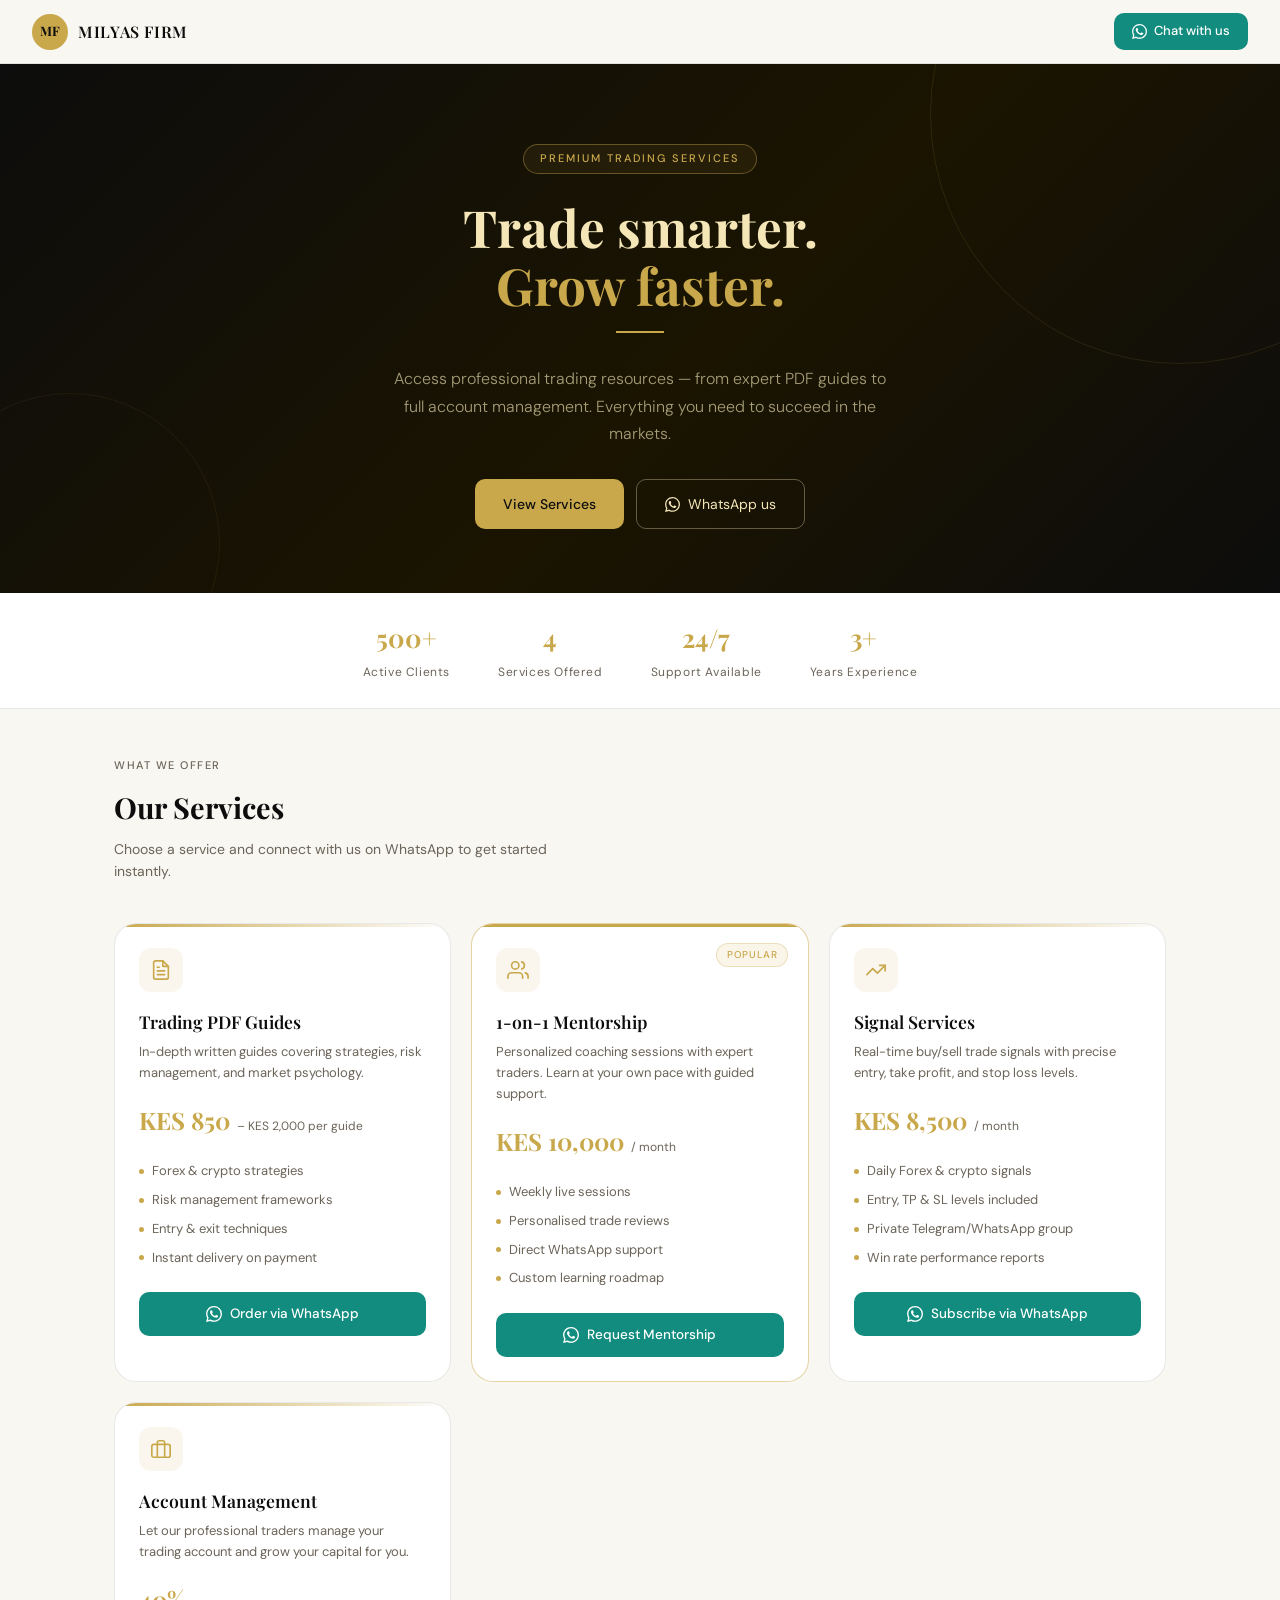
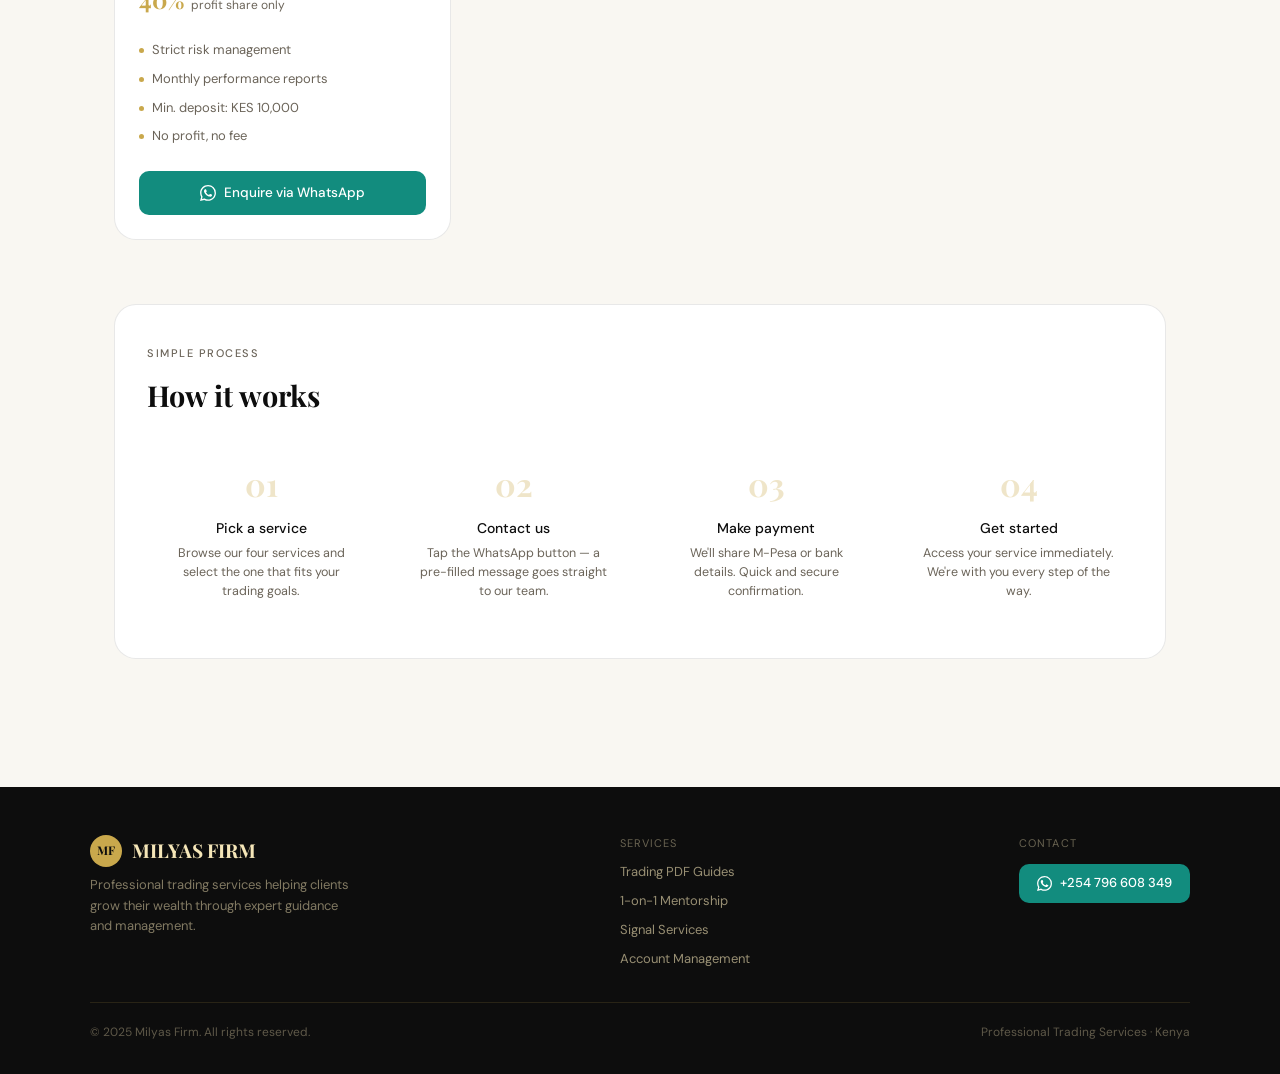
==== index.html @ f6a047e4 "Add files via upload" ====
<!DOCTYPE html>
<html lang="en">
<head>
  <meta charset="UTF-8" />
  <meta name="viewport" content="width=device-width, initial-scale=1.0" />
  <title>Milyas Firm — Premium Trading Services</title>
  <link rel="preconnect" href="https://fonts.googleapis.com" />
  <link rel="preconnect" href="https://fonts.gstatic.com" crossorigin />
  <link href="https://fonts.googleapis.com/css2?family=Playfair+Display:wght@400;600;700&family=DM+Sans:ital,wght@0,300;0,400;0,500;1,300&display=swap" rel="stylesheet" />
  <style>
    *, *::before, *::after { box-sizing: border-box; margin: 0; padding: 0; }

    :root {
      --gold: #C9A84C;
      --gold-light: #F0D080;
      --gold-dim: rgba(201,168,76,0.15);
      --dark: #0D0D0D;
      --dark2: #1a1400;
      --cream: #F5E6B8;
      --cream-dim: rgba(245,230,184,0.65);
      --white: #ffffff;
      --surface: #F9F7F2;
      --card-border: rgba(0,0,0,0.09);
      --text-main: #1a1a1a;
      --text-muted: #6b6459;
      --wa-green: #128C7E;
      --wa-dark: #075E54;
      --radius-md: 10px;
      --radius-lg: 16px;
      --radius-xl: 22px;
    }

    html { scroll-behavior: smooth; }

    body {
      font-family: 'DM Sans', sans-serif;
      background: var(--surface);
      color: var(--text-main);
      min-height: 100vh;
      line-height: 1.6;
    }

    /* ── NAV ── */
    nav {
      position: sticky; top: 0; z-index: 100;
      background: rgba(249,247,242,0.92);
      backdrop-filter: blur(12px);
      border-bottom: 0.5px solid var(--card-border);
      padding: 0 2rem;
      display: flex; align-items: center; justify-content: space-between;
      height: 64px;
    }
    .nav-brand { display: flex; align-items: center; gap: 10px; text-decoration: none; }
    .nav-badge {
      width: 36px; height: 36px; border-radius: 50%;
      background: var(--gold);
      display: flex; align-items: center; justify-content: center;
      font-family: 'Playfair Display', serif; font-weight: 700;
      font-size: 13px; color: var(--dark);
    }
    .nav-name {
      font-family: 'Playfair Display', serif; font-weight: 600;
      font-size: 1rem; color: var(--dark); letter-spacing: 0.04em;
    }
    .nav-cta {
      display: flex; align-items: center; gap: 7px;
      padding: 8px 18px;
      background: var(--wa-green); color: #fff;
      border: none; border-radius: var(--radius-md);
      font-family: 'DM Sans', sans-serif; font-size: 13px; font-weight: 500;
      cursor: pointer; text-decoration: none;
      transition: background 0.2s;
    }
    .nav-cta:hover { background: var(--wa-dark); }
    .nav-cta svg { width: 15px; height: 15px; flex-shrink: 0; }

    /* ── HERO ── */
    .hero {
      background: linear-gradient(135deg, #0D0D0D 0%, #1a1400 55%, #0D0D0D 100%);
      padding: 5rem 2rem 4rem;
      text-align: center;
      position: relative; overflow: hidden;
    }
    .hero::before {
      content: ''; position: absolute;
      width: 500px; height: 500px; border-radius: 50%;
      border: 1px solid rgba(201,168,76,0.12);
      top: -200px; right: -150px; pointer-events: none;
    }
    .hero::after {
      content: ''; position: absolute;
      width: 300px; height: 300px; border-radius: 50%;
      border: 1px solid rgba(201,168,76,0.08);
      bottom: -100px; left: -80px; pointer-events: none;
    }
    .hero-inner { position: relative; z-index: 1; max-width: 680px; margin: 0 auto; }
    .hero-eyebrow {
      display: inline-block;
      font-size: 11px; font-weight: 500; letter-spacing: 0.18em; text-transform: uppercase;
      color: var(--gold); border: 0.5px solid rgba(201,168,76,0.4);
      padding: 5px 16px; border-radius: 20px;
      background: rgba(201,168,76,0.08); margin-bottom: 1.5rem;
    }
    .hero-title {
      font-family: 'Playfair Display', serif;
      font-size: clamp(2.2rem, 5vw, 3.2rem);
      font-weight: 700; color: var(--cream); line-height: 1.15;
      margin-bottom: 1rem;
    }
    .hero-title span { color: var(--gold); }
    .hero-sub {
      font-size: 1rem; color: var(--cream-dim); font-weight: 300;
      max-width: 500px; margin: 0 auto 2rem; line-height: 1.7;
    }
    .hero-gold-line {
      width: 48px; height: 2px; background: var(--gold);
      margin: 0 auto 2rem;
    }
    .hero-btns { display: flex; gap: 12px; justify-content: center; flex-wrap: wrap; }
    .btn-primary {
      display: flex; align-items: center; gap: 8px;
      padding: 13px 28px;
      background: var(--gold); color: var(--dark);
      border: none; border-radius: var(--radius-md);
      font-family: 'DM Sans', sans-serif; font-size: 14px; font-weight: 500;
      cursor: pointer; text-decoration: none;
      transition: background 0.2s, transform 0.15s;
    }
    .btn-primary:hover { background: var(--gold-light); transform: translateY(-1px); }
    .btn-outline {
      display: flex; align-items: center; gap: 8px;
      padding: 13px 28px;
      background: transparent; color: var(--cream);
      border: 0.5px solid rgba(245,230,184,0.35); border-radius: var(--radius-md);
      font-family: 'DM Sans', sans-serif; font-size: 14px; font-weight: 400;
      cursor: pointer; text-decoration: none;
      transition: border-color 0.2s, background 0.2s;
    }
    .btn-outline:hover { border-color: var(--gold); background: rgba(201,168,76,0.08); }

    /* ── STATS ── */
    .stats-bar {
      background: var(--white);
      border-bottom: 0.5px solid var(--card-border);
      padding: 1.5rem 2rem;
      display: flex; justify-content: center; gap: 3rem; flex-wrap: wrap;
    }
    .stat { text-align: center; }
    .stat-num {
      font-family: 'Playfair Display', serif;
      font-size: 1.6rem; font-weight: 700; color: var(--gold);
      display: block;
    }
    .stat-label { font-size: 12px; color: var(--text-muted); letter-spacing: 0.05em; }

    /* ── MAIN CONTENT ── */
    main { max-width: 1100px; margin: 0 auto; padding: 3rem 1.5rem 4rem; }

    .section-label {
      font-size: 11px; font-weight: 500; letter-spacing: 0.14em; text-transform: uppercase;
      color: var(--text-muted); margin-bottom: 0.6rem;
    }
    .section-title {
      font-family: 'Playfair Display', serif;
      font-size: 1.8rem; font-weight: 700; color: var(--dark);
      margin-bottom: 0.5rem;
    }
    .section-desc { font-size: 14px; color: var(--text-muted); margin-bottom: 2.5rem; max-width: 480px; }

    /* ── CARDS GRID ── */
    .cards-grid {
      display: grid;
      grid-template-columns: repeat(auto-fit, minmax(260px, 1fr));
      gap: 1.25rem;
    }

    .card {
      background: var(--white);
      border: 0.5px solid var(--card-border);
      border-radius: var(--radius-xl);
      padding: 1.5rem;
      position: relative; overflow: hidden;
      transition: border-color 0.25s, transform 0.2s, box-shadow 0.2s;
    }
    .card:hover {
      border-color: var(--gold);
      transform: translateY(-3px);
      box-shadow: 0 12px 40px rgba(201,168,76,0.1);
    }
    .card.featured { border: 1.5px solid rgba(201,168,76,0.5); }
    .card-accent {
      position: absolute; top: 0; left: 0;
      width: 100%; height: 3px;
      background: linear-gradient(90deg, var(--gold), transparent);
    }
    .card.featured .card-accent { background: var(--gold); }

    .popular-badge {
      position: absolute; top: 1.2rem; right: 1.2rem;
      background: rgba(201,168,76,0.12); color: var(--gold);
      font-size: 10px; font-weight: 500; letter-spacing: 0.08em; text-transform: uppercase;
      padding: 3px 10px; border-radius: 20px;
      border: 0.5px solid rgba(201,168,76,0.3);
    }

    .card-icon {
      width: 44px; height: 44px; border-radius: 12px;
      background: rgba(201,168,76,0.1);
      display: flex; align-items: center; justify-content: center;
      margin-bottom: 1rem;
    }
    .card-icon svg { width: 22px; height: 22px; }

    .card-title {
      font-family: 'Playfair Display', serif;
      font-size: 1.1rem; font-weight: 600; color: var(--dark);
      margin-bottom: 6px;
    }
    .card-desc {
      font-size: 13px; color: var(--text-muted); line-height: 1.6;
      margin-bottom: 1.1rem;
    }

    .price-row { display: flex; align-items: baseline; gap: 7px; margin-bottom: 1.1rem; }
    .price {
      font-family: 'Playfair Display', serif;
      font-size: 1.5rem; font-weight: 700; color: var(--gold);
    }
    .price-note { font-size: 12px; color: var(--text-muted); }

    .features { list-style: none; margin-bottom: 1.25rem; }
    .features li {
      font-size: 13px; color: var(--text-muted);
      padding: 4px 0;
      display: flex; align-items: center; gap: 8px;
    }
    .features li::before {
      content: ''; width: 5px; height: 5px; border-radius: 50%;
      background: var(--gold); flex-shrink: 0;
    }

    .wa-btn {
      display: flex; align-items: center; justify-content: center; gap: 8px;
      width: 100%; padding: 11px;
      background: var(--wa-green); color: #fff;
      border: none; border-radius: var(--radius-md);
      font-family: 'DM Sans', sans-serif; font-size: 13.5px; font-weight: 500;
      cursor: pointer; text-decoration: none;
      transition: background 0.2s, transform 0.1s;
    }
    .wa-btn:hover { background: var(--wa-dark); }
    .wa-btn:active { transform: scale(0.98); }
    .wa-btn svg { width: 16px; height: 16px; flex-shrink: 0; }

    /* ── HOW IT WORKS ── */
    .how-section {
      margin-top: 4rem;
      background: var(--white);
      border: 0.5px solid var(--card-border);
      border-radius: var(--radius-xl);
      padding: 2.5rem 2rem;
    }
    .steps-grid {
      display: grid;
      grid-template-columns: repeat(auto-fit, minmax(180px, 1fr));
      gap: 1.5rem; margin-top: 1.5rem;
    }
    .step { text-align: center; padding: 1rem; }
    .step-num {
      font-family: 'Playfair Display', serif;
      font-size: 2rem; font-weight: 700; color: rgba(201,168,76,0.3);
      display: block; margin-bottom: 0.5rem;
    }
    .step-title { font-size: 14px; font-weight: 500; color: var(--dark); margin-bottom: 4px; }
    .step-desc { font-size: 12.5px; color: var(--text-muted); line-height: 1.55; }

    /* ── FOOTER ── */
    footer {
      background: var(--dark);
      color: var(--cream-dim);
      padding: 3rem 2rem 2rem;
      margin-top: 4rem;
    }
    .footer-inner {
      max-width: 1100px; margin: 0 auto;
      display: flex; justify-content: space-between; align-items: flex-start;
      flex-wrap: wrap; gap: 2rem;
    }
    .footer-brand-name {
      font-family: 'Playfair Display', serif;
      font-size: 1.2rem; font-weight: 700; color: var(--cream);
      display: flex; align-items: center; gap: 10px; margin-bottom: 8px;
    }
    .footer-brand-name .f-badge {
      width: 32px; height: 32px; border-radius: 50%; background: var(--gold);
      display: flex; align-items: center; justify-content: center;
      font-size: 12px; font-weight: 700; color: var(--dark);
      font-family: 'Playfair Display', serif;
    }
    .footer-tagline { font-size: 13px; color: rgba(245,230,184,0.5); max-width: 260px; line-height: 1.6; }
    .footer-links { display: flex; flex-direction: column; gap: 8px; }
    .footer-links a {
      font-size: 13px; color: rgba(245,230,184,0.6); text-decoration: none;
      transition: color 0.2s;
    }
    .footer-links a:hover { color: var(--gold); }
    .footer-contact { display: flex; flex-direction: column; gap: 10px; }
    .footer-contact a {
      display: flex; align-items: center; gap: 8px;
      padding: 9px 18px;
      background: var(--wa-green); color: #fff;
      border-radius: var(--radius-md);
      font-size: 13px; font-weight: 500; text-decoration: none;
      transition: background 0.2s;
    }
    .footer-contact a:hover { background: var(--wa-dark); }
    .footer-contact a svg { width: 15px; height: 15px; }
    .footer-bottom {
      max-width: 1100px; margin: 2rem auto 0;
      border-top: 0.5px solid rgba(201,168,76,0.15);
      padding-top: 1.25rem;
      display: flex; justify-content: space-between; align-items: center;
      flex-wrap: wrap; gap: 8px;
      font-size: 12px; color: rgba(245,230,184,0.35);
    }

    /* ── WA ICON PATH ── */
    .wa-icon { fill: white; }

    /* ── RESPONSIVE ── */
    @media (max-width: 600px) {
      nav { padding: 0 1rem; }
      .hero { padding: 3.5rem 1rem 3rem; }
      .stats-bar { gap: 1.5rem; padding: 1.25rem 1rem; }
      main { padding: 2rem 1rem 3rem; }
      .how-section { padding: 1.75rem 1.25rem; }
      footer { padding: 2.5rem 1rem 1.5rem; }
    }
  </style>
</head>
<body>

  <!-- NAV -->
  <nav>
    <a class="nav-brand" href="#">
      <div class="nav-badge">MF</div>
      <span class="nav-name">MILYAS FIRM</span>
    </a>
    <a class="nav-cta" href="https://wa.me/254796608349?text=Hi%20Milyas%20Firm%2C%20I%27d%20like%20to%20know%20more%20about%20your%20services" target="_blank" rel="noopener">
      <svg viewBox="0 0 24 24" fill="white"><path d="M17.472 14.382c-.297-.149-1.758-.867-2.03-.967-.273-.099-.471-.148-.67.15-.197.297-.767.966-.94 1.164-.173.199-.347.223-.644.075-.297-.15-1.255-.463-2.39-1.475-.883-.788-1.48-1.761-1.653-2.059-.173-.297-.018-.458.13-.606.134-.133.298-.347.446-.52.149-.174.198-.298.298-.497.099-.198.05-.371-.025-.52-.075-.149-.669-1.612-.916-2.207-.242-.579-.487-.5-.669-.51-.173-.008-.371-.01-.57-.01-.198 0-.52.074-.792.372-.272.297-1.04 1.016-1.04 2.479 0 1.462 1.065 2.875 1.213 3.074.149.198 2.096 3.2 5.077 4.487.709.306 1.262.489 1.694.625.712.227 1.36.195 1.871.118.571-.085 1.758-.719 2.006-1.413.248-.694.248-1.289.173-1.413-.074-.124-.272-.198-.57-.347m-5.421 7.403h-.004a9.87 9.87 0 01-5.031-1.378l-.361-.214-3.741.982.998-3.648-.235-.374a9.86 9.86 0 01-1.51-5.26c.001-5.45 4.436-9.884 9.888-9.884 2.64 0 5.122 1.03 6.988 2.898a9.825 9.825 0 012.893 6.994c-.003 5.45-4.437 9.884-9.885 9.884m8.413-18.297A11.815 11.815 0 0012.05 0C5.495 0 .16 5.335.157 11.892c0 2.096.547 4.142 1.588 5.945L.057 24l6.305-1.654a11.882 11.882 0 005.683 1.448h.005c6.554 0 11.89-5.335 11.893-11.893a11.821 11.821 0 00-3.48-8.413z"/></svg>
      Chat with us
    </a>
  </nav>

  <!-- HERO -->
  <section class="hero">
    <div class="hero-inner">
      <span class="hero-eyebrow">Premium Trading Services</span>
      <h1 class="hero-title">Trade smarter.<br><span>Grow faster.</span></h1>
      <div class="hero-gold-line"></div>
      <p class="hero-sub">Access professional trading resources — from expert PDF guides to full account management. Everything you need to succeed in the markets.</p>
      <div class="hero-btns">
        <a class="btn-primary" href="#services">View Services</a>
        <a class="btn-outline" href="https://wa.me/254796608349?text=Hi%20Milyas%20Firm%2C%20I%27d%20like%20to%20know%20more" target="_blank" rel="noopener">
          <svg width="15" height="15" viewBox="0 0 24 24" fill="currentColor"><path d="M17.472 14.382c-.297-.149-1.758-.867-2.03-.967-.273-.099-.471-.148-.67.15-.197.297-.767.966-.94 1.164-.173.199-.347.223-.644.075-.297-.15-1.255-.463-2.39-1.475-.883-.788-1.48-1.761-1.653-2.059-.173-.297-.018-.458.13-.606.134-.133.298-.347.446-.52.149-.174.198-.298.298-.497.099-.198.05-.371-.025-.52-.075-.149-.669-1.612-.916-2.207-.242-.579-.487-.5-.669-.51-.173-.008-.371-.01-.57-.01-.198 0-.52.074-.792.372-.272.297-1.04 1.016-1.04 2.479 0 1.462 1.065 2.875 1.213 3.074.149.198 2.096 3.2 5.077 4.487.709.306 1.262.489 1.694.625.712.227 1.36.195 1.871.118.571-.085 1.758-.719 2.006-1.413.248-.694.248-1.289.173-1.413-.074-.124-.272-.198-.57-.347m-5.421 7.403h-.004a9.87 9.87 0 01-5.031-1.378l-.361-.214-3.741.982.998-3.648-.235-.374a9.86 9.86 0 01-1.51-5.26c.001-5.45 4.436-9.884 9.888-9.884 2.64 0 5.122 1.03 6.988 2.898a9.825 9.825 0 012.893 6.994c-.003 5.45-4.437 9.884-9.885 9.884m8.413-18.297A11.815 11.815 0 0012.05 0C5.495 0 .16 5.335.157 11.892c0 2.096.547 4.142 1.588 5.945L.057 24l6.305-1.654a11.882 11.882 0 005.683 1.448h.005c6.554 0 11.89-5.335 11.893-11.893a11.821 11.821 0 00-3.48-8.413z"/></svg>
          WhatsApp us
        </a>
      </div>
    </div>
  </section>

  <!-- STATS -->
  <div class="stats-bar">
    <div class="stat"><span class="stat-num">500+</span><span class="stat-label">Active Clients</span></div>
    <div class="stat"><span class="stat-num">4</span><span class="stat-label">Services Offered</span></div>
    <div class="stat"><span class="stat-num">24/7</span><span class="stat-label">Support Available</span></div>
    <div class="stat"><span class="stat-num">3+</span><span class="stat-label">Years Experience</span></div>
  </div>

  <!-- SERVICES -->
  <main id="services">
    <div class="section-label">What we offer</div>
    <h2 class="section-title">Our Services</h2>
    <p class="section-desc">Choose a service and connect with us on WhatsApp to get started instantly.</p>

    <div class="cards-grid">

      <!-- PDF -->
      <div class="card">
        <div class="card-accent"></div>
        <div class="card-icon">
          <svg viewBox="0 0 24 24" fill="none" stroke="#C9A84C" stroke-width="1.8" stroke-linecap="round" stroke-linejoin="round">
            <path d="M14 2H6a2 2 0 0 0-2 2v16a2 2 0 0 0 2 2h12a2 2 0 0 0 2-2V8z"/>
            <polyline points="14 2 14 8 20 8"/>
            <line x1="16" y1="13" x2="8" y2="13"/>
            <line x1="16" y1="17" x2="8" y2="17"/>
            <polyline points="10 9 9 9 8 9"/>
          </svg>
        </div>
        <div class="card-title">Trading PDF Guides</div>
        <div class="card-desc">In-depth written guides covering strategies, risk management, and market psychology.</div>
        <div class="price-row">
          <span class="price">KES 850</span>
          <span class="price-note">– KES 2,000 per guide</span>
        </div>
        <ul class="features">
          <li>Forex &amp; crypto strategies</li>
          <li>Risk management frameworks</li>
          <li>Entry &amp; exit techniques</li>
          <li>Instant delivery on payment</li>
        </ul>
        <a class="wa-btn" href="https://wa.me/254796608349?text=Hi%20Milyas%20Firm%2C%20I%20want%20to%20purchase%20a%20Trading%20PDF%20Guide" target="_blank" rel="noopener">
          <svg viewBox="0 0 24 24"><path class="wa-icon" d="M17.472 14.382c-.297-.149-1.758-.867-2.03-.967-.273-.099-.471-.148-.67.15-.197.297-.767.966-.94 1.164-.173.199-.347.223-.644.075-.297-.15-1.255-.463-2.39-1.475-.883-.788-1.48-1.761-1.653-2.059-.173-.297-.018-.458.13-.606.134-.133.298-.347.446-.52.149-.174.198-.298.298-.497.099-.198.05-.371-.025-.52-.075-.149-.669-1.612-.916-2.207-.242-.579-.487-.5-.669-.51-.173-.008-.371-.01-.57-.01-.198 0-.52.074-.792.372-.272.297-1.04 1.016-1.04 2.479 0 1.462 1.065 2.875 1.213 3.074.149.198 2.096 3.2 5.077 4.487.709.306 1.262.489 1.694.625.712.227 1.36.195 1.871.118.571-.085 1.758-.719 2.006-1.413.248-.694.248-1.289.173-1.413-.074-.124-.272-.198-.57-.347m-5.421 7.403h-.004a9.87 9.87 0 01-5.031-1.378l-.361-.214-3.741.982.998-3.648-.235-.374a9.86 9.86 0 01-1.51-5.26c.001-5.45 4.436-9.884 9.888-9.884 2.64 0 5.122 1.03 6.988 2.898a9.825 9.825 0 012.893 6.994c-.003 5.45-4.437 9.884-9.885 9.884m8.413-18.297A11.815 11.815 0 0012.05 0C5.495 0 .16 5.335.157 11.892c0 2.096.547 4.142 1.588 5.945L.057 24l6.305-1.654a11.882 11.882 0 005.683 1.448h.005c6.554 0 11.89-5.335 11.893-11.893a11.821 11.821 0 00-3.48-8.413z"/></svg>
          Order via WhatsApp
        </a>
      </div>

      <!-- Mentorship -->
      <div class="card featured">
        <div class="card-accent"></div>
        <div class="popular-badge">Popular</div>
        <div class="card-icon">
          <svg viewBox="0 0 24 24" fill="none" stroke="#C9A84C" stroke-width="1.8" stroke-linecap="round" stroke-linejoin="round">
            <path d="M17 21v-2a4 4 0 0 0-4-4H5a4 4 0 0 0-4 4v2"/>
            <circle cx="9" cy="7" r="4"/>
            <path d="M23 21v-2a4 4 0 0 0-3-3.87"/>
            <path d="M16 3.13a4 4 0 0 1 0 7.75"/>
          </svg>
        </div>
        <div class="card-title">1-on-1 Mentorship</div>
        <div class="card-desc">Personalized coaching sessions with expert traders. Learn at your own pace with guided support.</div>
        <div class="price-row">
          <span class="price">KES 10,000</span>
          <span class="price-note">/ month</span>
        </div>
        <ul class="features">
          <li>Weekly live sessions</li>
          <li>Personalised trade reviews</li>
          <li>Direct WhatsApp support</li>
          <li>Custom learning roadmap</li>
        </ul>
        <a class="wa-btn" href="https://wa.me/254796608349?text=Hi%20Milyas%20Firm%2C%20I%20want%20to%20request%20Mentorship" target="_blank" rel="noopener">
          <svg viewBox="0 0 24 24"><path class="wa-icon" d="M17.472 14.382c-.297-.149-1.758-.867-2.03-.967-.273-.099-.471-.148-.67.15-.197.297-.767.966-.94 1.164-.173.199-.347.223-.644.075-.297-.15-1.255-.463-2.39-1.475-.883-.788-1.48-1.761-1.653-2.059-.173-.297-.018-.458.13-.606.134-.133.298-.347.446-.52.149-.174.198-.298.298-.497.099-.198.05-.371-.025-.52-.075-.149-.669-1.612-.916-2.207-.242-.579-.487-.5-.669-.51-.173-.008-.371-.01-.57-.01-.198 0-.52.074-.792.372-.272.297-1.04 1.016-1.04 2.479 0 1.462 1.065 2.875 1.213 3.074.149.198 2.096 3.2 5.077 4.487.709.306 1.262.489 1.694.625.712.227 1.36.195 1.871.118.571-.085 1.758-.719 2.006-1.413.248-.694.248-1.289.173-1.413-.074-.124-.272-.198-.57-.347m-5.421 7.403h-.004a9.87 9.87 0 01-5.031-1.378l-.361-.214-3.741.982.998-3.648-.235-.374a9.86 9.86 0 01-1.51-5.26c.001-5.45 4.436-9.884 9.888-9.884 2.64 0 5.122 1.03 6.988 2.898a9.825 9.825 0 012.893 6.994c-.003 5.45-4.437 9.884-9.885 9.884m8.413-18.297A11.815 11.815 0 0012.05 0C5.495 0 .16 5.335.157 11.892c0 2.096.547 4.142 1.588 5.945L.057 24l6.305-1.654a11.882 11.882 0 005.683 1.448h.005c6.554 0 11.89-5.335 11.893-11.893a11.821 11.821 0 00-3.48-8.413z"/></svg>
          Request Mentorship
        </a>
      </div>

      <!-- Signals -->
      <div class="card">
        <div class="card-accent"></div>
        <div class="card-icon">
          <svg viewBox="0 0 24 24" fill="none" stroke="#C9A84C" stroke-width="1.8" stroke-linecap="round" stroke-linejoin="round">
            <polyline points="22 7 13.5 15.5 8.5 10.5 2 17"/>
            <polyline points="16 7 22 7 22 13"/>
          </svg>
        </div>
        <div class="card-title">Signal Services</div>
        <div class="card-desc">Real-time buy/sell trade signals with precise entry, take profit, and stop loss levels.</div>
        <div class="price-row">
          <span class="price">KES 8,500</span>
          <span class="price-note">/ month</span>
        </div>
        <ul class="features">
          <li>Daily Forex &amp; crypto signals</li>
          <li>Entry, TP &amp; SL levels included</li>
          <li>Private Telegram/WhatsApp group</li>
          <li>Win rate performance reports</li>
        </ul>
        <a class="wa-btn" href="https://wa.me/254796608349?text=Hi%20Milyas%20Firm%2C%20I%20want%20to%20subscribe%20to%20Signal%20Services" target="_blank" rel="noopener">
          <svg viewBox="0 0 24 24"><path class="wa-icon" d="M17.472 14.382c-.297-.149-1.758-.867-2.03-.967-.273-.099-.471-.148-.67.15-.197.297-.767.966-.94 1.164-.173.199-.347.223-.644.075-.297-.15-1.255-.463-2.39-1.475-.883-.788-1.48-1.761-1.653-2.059-.173-.297-.018-.458.13-.606.134-.133.298-.347.446-.52.149-.174.198-.298.298-.497.099-.198.05-.371-.025-.52-.075-.149-.669-1.612-.916-2.207-.242-.579-.487-.5-.669-.51-.173-.008-.371-.01-.57-.01-.198 0-.52.074-.792.372-.272.297-1.04 1.016-1.04 2.479 0 1.462 1.065 2.875 1.213 3.074.149.198 2.096 3.2 5.077 4.487.709.306 1.262.489 1.694.625.712.227 1.36.195 1.871.118.571-.085 1.758-.719 2.006-1.413.248-.694.248-1.289.173-1.413-.074-.124-.272-.198-.57-.347m-5.421 7.403h-.004a9.87 9.87 0 01-5.031-1.378l-.361-.214-3.741.982.998-3.648-.235-.374a9.86 9.86 0 01-1.51-5.26c.001-5.45 4.436-9.884 9.888-9.884 2.64 0 5.122 1.03 6.988 2.898a9.825 9.825 0 012.893 6.994c-.003 5.45-4.437 9.884-9.885 9.884m8.413-18.297A11.815 11.815 0 0012.05 0C5.495 0 .16 5.335.157 11.892c0 2.096.547 4.142 1.588 5.945L.057 24l6.305-1.654a11.882 11.882 0 005.683 1.448h.005c6.554 0 11.89-5.335 11.893-11.893a11.821 11.821 0 00-3.48-8.413z"/></svg>
          Subscribe via WhatsApp
        </a>
      </div>

      <!-- Account Management -->
      <div class="card">
        <div class="card-accent"></div>
        <div class="card-icon">
          <svg viewBox="0 0 24 24" fill="none" stroke="#C9A84C" stroke-width="1.8" stroke-linecap="round" stroke-linejoin="round">
            <rect x="2" y="7" width="20" height="14" rx="2" ry="2"/>
            <path d="M16 21V5a2 2 0 0 0-2-2h-4a2 2 0 0 0-2 2v16"/>
          </svg>
        </div>
        <div class="card-title">Account Management</div>
        <div class="card-desc">Let our professional traders manage your trading account and grow your capital for you.</div>
        <div class="price-row">
          <span class="price">40%</span>
          <span class="price-note">profit share only</span>
        </div>
        <ul class="features">
          <li>Strict risk management</li>
          <li>Monthly performance reports</li>
          <li>Min. deposit: KES 10,000</li>
          <li>No profit, no fee</li>
        </ul>
        <a class="wa-btn" href="https://wa.me/254796608349?text=Hi%20Milyas%20Firm%2C%20I%20want%20to%20inquire%20about%20Account%20Management" target="_blank" rel="noopener">
          <svg viewBox="0 0 24 24"><path class="wa-icon" d="M17.472 14.382c-.297-.149-1.758-.867-2.03-.967-.273-.099-.471-.148-.67.15-.197.297-.767.966-.94 1.164-.173.199-.347.223-.644.075-.297-.15-1.255-.463-2.39-1.475-.883-.788-1.48-1.761-1.653-2.059-.173-.297-.018-.458.13-.606.134-.133.298-.347.446-.52.149-.174.198-.298.298-.497.099-.198.05-.371-.025-.52-.075-.149-.669-1.612-.916-2.207-.242-.579-.487-.5-.669-.51-.173-.008-.371-.01-.57-.01-.198 0-.52.074-.792.372-.272.297-1.04 1.016-1.04 2.479 0 1.462 1.065 2.875 1.213 3.074.149.198 2.096 3.2 5.077 4.487.709.306 1.262.489 1.694.625.712.227 1.36.195 1.871.118.571-.085 1.758-.719 2.006-1.413.248-.694.248-1.289.173-1.413-.074-.124-.272-.198-.57-.347m-5.421 7.403h-.004a9.87 9.87 0 01-5.031-1.378l-.361-.214-3.741.982.998-3.648-.235-.374a9.86 9.86 0 01-1.51-5.26c.001-5.45 4.436-9.884 9.888-9.884 2.64 0 5.122 1.03 6.988 2.898a9.825 9.825 0 012.893 6.994c-.003 5.45-4.437 9.884-9.885 9.884m8.413-18.297A11.815 11.815 0 0012.05 0C5.495 0 .16 5.335.157 11.892c0 2.096.547 4.142 1.588 5.945L.057 24l6.305-1.654a11.882 11.882 0 005.683 1.448h.005c6.554 0 11.89-5.335 11.893-11.893a11.821 11.821 0 00-3.48-8.413z"/></svg>
          Enquire via WhatsApp
        </a>
      </div>

    </div>

    <!-- HOW IT WORKS -->
    <div class="how-section">
      <div class="section-label">Simple process</div>
      <h2 class="section-title">How it works</h2>
      <div class="steps-grid">
        <div class="step">
          <span class="step-num">01</span>
          <div class="step-title">Pick a service</div>
          <div class="step-desc">Browse our four services and select the one that fits your trading goals.</div>
        </div>
        <div class="step">
          <span class="step-num">02</span>
          <div class="step-title">Contact us</div>
          <div class="step-desc">Tap the WhatsApp button — a pre-filled message goes straight to our team.</div>
        </div>
        <div class="step">
          <span class="step-num">03</span>
          <div class="step-title">Make payment</div>
          <div class="step-desc">We'll share M-Pesa or bank details. Quick and secure confirmation.</div>
        </div>
        <div class="step">
          <span class="step-num">04</span>
          <div class="step-title">Get started</div>
          <div class="step-desc">Access your service immediately. We're with you every step of the way.</div>
        </div>
      </div>
    </div>

  </main>

  <!-- FOOTER -->
  <footer>
    <div class="footer-inner">
      <div>
        <div class="footer-brand-name">
          <div class="f-badge">MF</div>
          MILYAS FIRM
        </div>
        <p class="footer-tagline">Professional trading services helping clients grow their wealth through expert guidance and management.</p>
      </div>
      <div>
        <p style="font-size:11px;letter-spacing:0.1em;text-transform:uppercase;color:rgba(245,230,184,0.4);margin-bottom:10px">Services</p>
        <div class="footer-links">
          <a href="https://wa.me/254796608349?text=Hi%20Milyas%20Firm%2C%20I%20want%20to%20purchase%20a%20Trading%20PDF%20Guide" target="_blank">Trading PDF Guides</a>
          <a href="https://wa.me/254796608349?text=Hi%20Milyas%20Firm%2C%20I%20want%20to%20request%20Mentorship" target="_blank">1-on-1 Mentorship</a>
          <a href="https://wa.me/254796608349?text=Hi%20Milyas%20Firm%2C%20I%20want%20to%20subscribe%20to%20Signal%20Services" target="_blank">Signal Services</a>
          <a href="https://wa.me/254796608349?text=Hi%20Milyas%20Firm%2C%20I%20want%20to%20inquire%20about%20Account%20Management" target="_blank">Account Management</a>
        </div>
      </div>
      <div class="footer-contact">
        <p style="font-size:11px;letter-spacing:0.1em;text-transform:uppercase;color:rgba(245,230,184,0.4);margin-bottom:2px">Contact</p>
        <a href="https://wa.me/254796608349?text=Hi%20Milyas%20Firm%2C%20I%27d%20like%20to%20know%20more%20about%20your%20services" target="_blank" rel="noopener">
          <svg viewBox="0 0 24 24" fill="white"><path d="M17.472 14.382c-.297-.149-1.758-.867-2.03-.967-.273-.099-.471-.148-.67.15-.197.297-.767.966-.94 1.164-.173.199-.347.223-.644.075-.297-.15-1.255-.463-2.39-1.475-.883-.788-1.48-1.761-1.653-2.059-.173-.297-.018-.458.13-.606.134-.133.298-.347.446-.52.149-.174.198-.298.298-.497.099-.198.05-.371-.025-.52-.075-.149-.669-1.612-.916-2.207-.242-.579-.487-.5-.669-.51-.173-.008-.371-.01-.57-.01-.198 0-.52.074-.792.372-.272.297-1.04 1.016-1.04 2.479 0 1.462 1.065 2.875 1.213 3.074.149.198 2.096 3.2 5.077 4.487.709.306 1.262.489 1.694.625.712.227 1.36.195 1.871.118.571-.085 1.758-.719 2.006-1.413.248-.694.248-1.289.173-1.413-.074-.124-.272-.198-.57-.347m-5.421 7.403h-.004a9.87 9.87 0 01-5.031-1.378l-.361-.214-3.741.982.998-3.648-.235-.374a9.86 9.86 0 01-1.51-5.26c.001-5.45 4.436-9.884 9.888-9.884 2.64 0 5.122 1.03 6.988 2.898a9.825 9.825 0 012.893 6.994c-.003 5.45-4.437 9.884-9.885 9.884m8.413-18.297A11.815 11.815 0 0012.05 0C5.495 0 .16 5.335.157 11.892c0 2.096.547 4.142 1.588 5.945L.057 24l6.305-1.654a11.882 11.882 0 005.683 1.448h.005c6.554 0 11.89-5.335 11.893-11.893a11.821 11.821 0 00-3.48-8.413z"/></svg>
          +254 796 608 349
        </a>
      </div>
    </div>
    <div class="footer-bottom">
      <span>&copy; 2025 Milyas Firm. All rights reserved.</span>
      <span>Professional Trading Services · Kenya</span>
    </div>
  </footer>

</body>
</html>
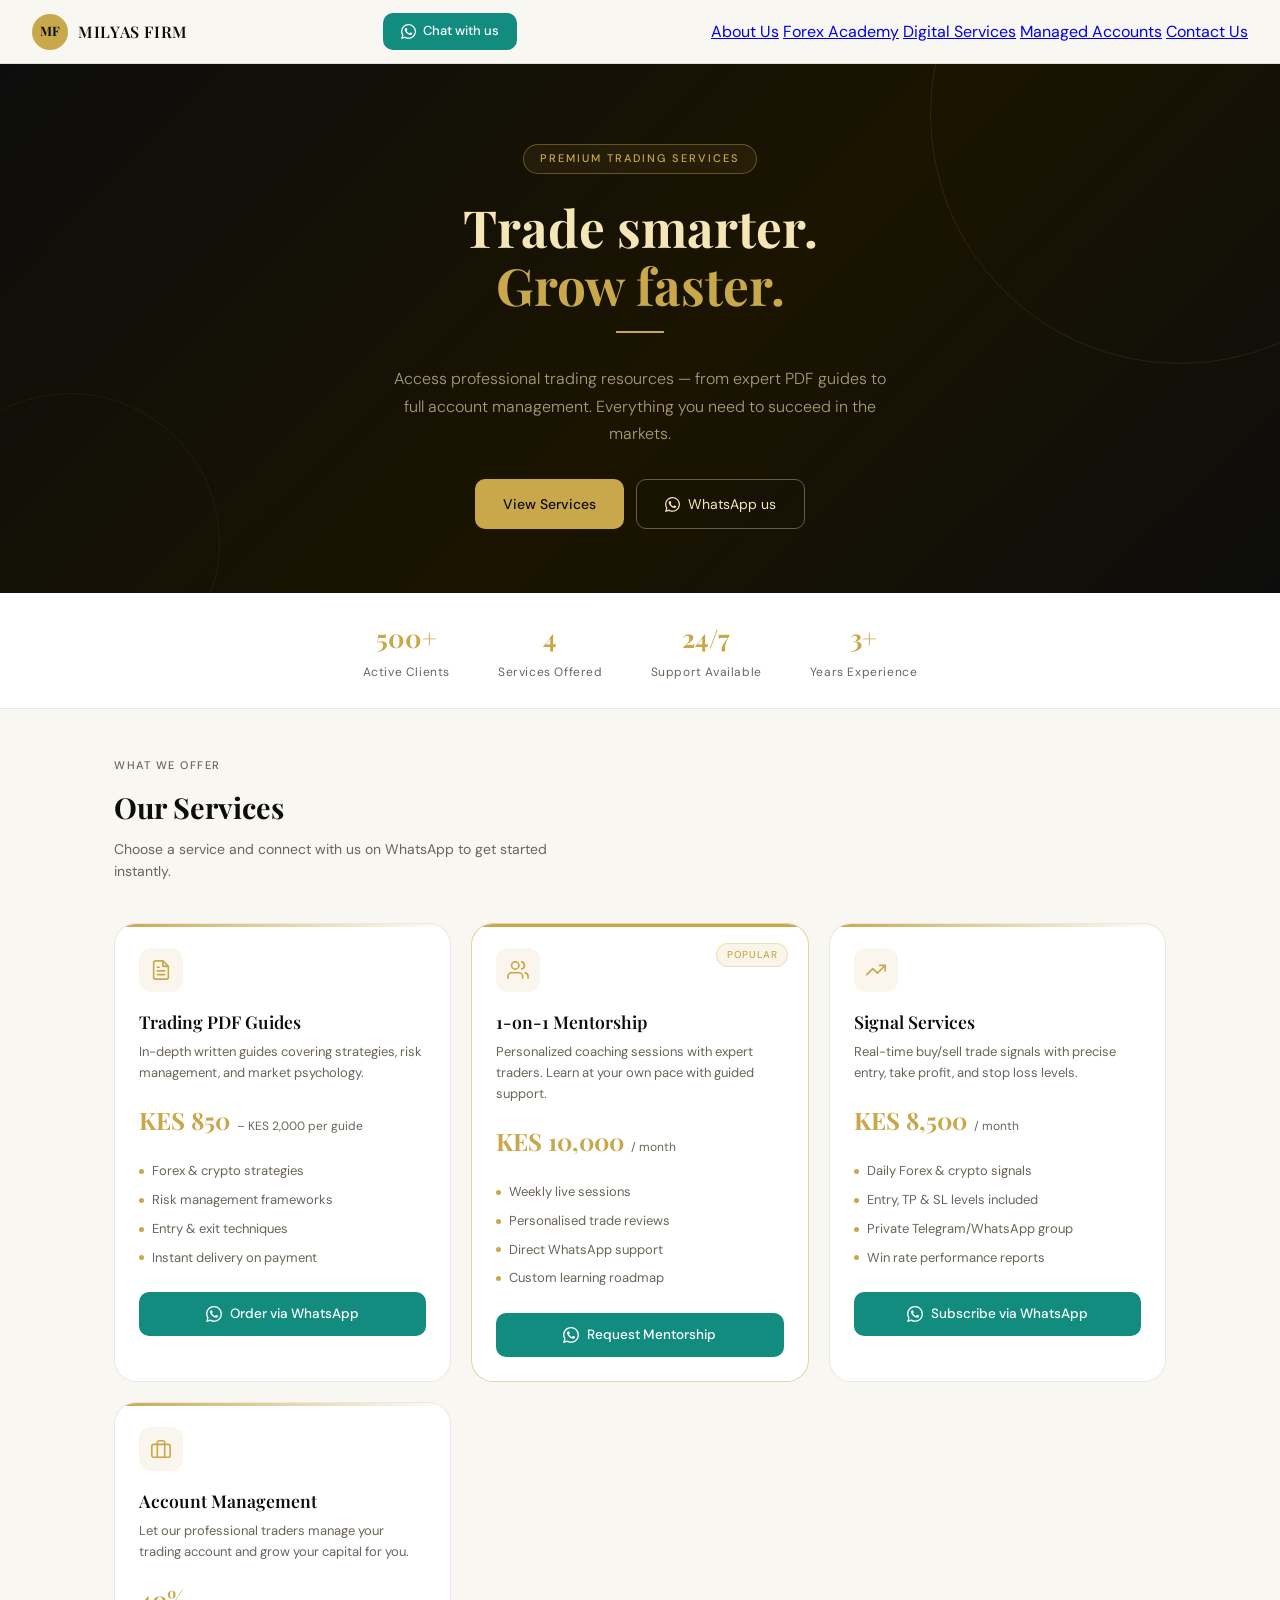
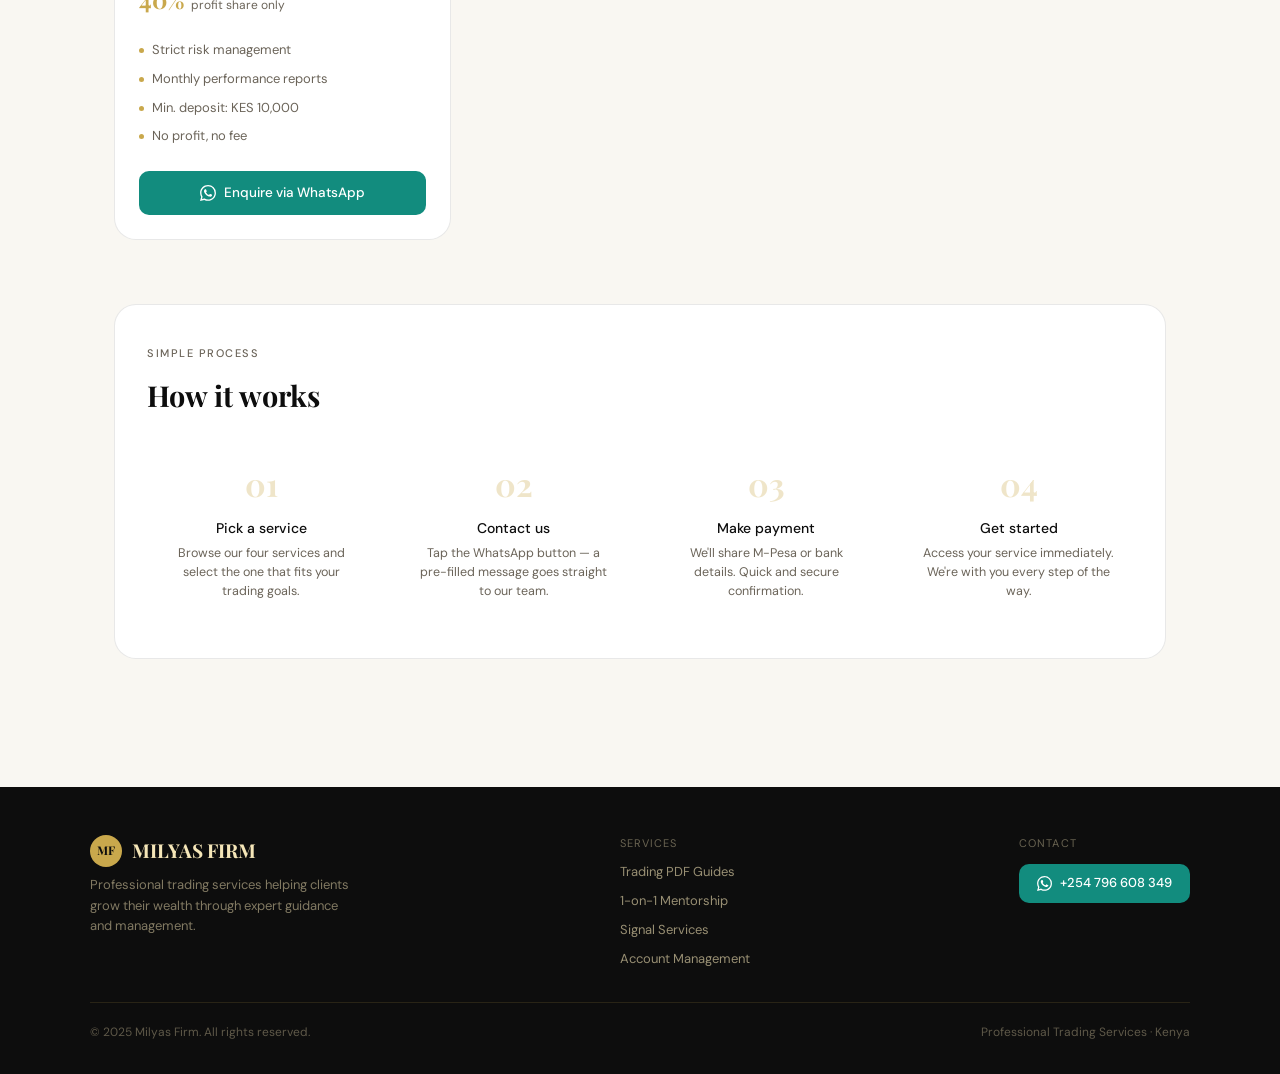
==== commit 99f40103: "Update index.html" ====
--- a/index.html
+++ b/index.html
@@ -350,7 +350,15 @@
       <svg viewBox="0 0 24 24" fill="white"><path d="M17.472 14.382c-.297-.149-1.758-.867-2.03-.967-.273-.099-.471-.148-.67.15-.197.297-.767.966-.94 1.164-.173.199-.347.223-.644.075-.297-.15-1.255-.463-2.39-1.475-.883-.788-1.48-1.761-1.653-2.059-.173-.297-.018-.458.13-.606.134-.133.298-.347.446-.52.149-.174.198-.298.298-.497.099-.198.05-.371-.025-.52-.075-.149-.669-1.612-.916-2.207-.242-.579-.487-.5-.669-.51-.173-.008-.371-.01-.57-.01-.198 0-.52.074-.792.372-.272.297-1.04 1.016-1.04 2.479 0 1.462 1.065 2.875 1.213 3.074.149.198 2.096 3.2 5.077 4.487.709.306 1.262.489 1.694.625.712.227 1.36.195 1.871.118.571-.085 1.758-.719 2.006-1.413.248-.694.248-1.289.173-1.413-.074-.124-.272-.198-.57-.347m-5.421 7.403h-.004a9.87 9.87 0 01-5.031-1.378l-.361-.214-3.741.982.998-3.648-.235-.374a9.86 9.86 0 01-1.51-5.26c.001-5.45 4.436-9.884 9.888-9.884 2.64 0 5.122 1.03 6.988 2.898a9.825 9.825 0 012.893 6.994c-.003 5.45-4.437 9.884-9.885 9.884m8.413-18.297A11.815 11.815 0 0012.05 0C5.495 0 .16 5.335.157 11.892c0 2.096.547 4.142 1.588 5.945L.057 24l6.305-1.654a11.882 11.882 0 005.683 1.448h.005c6.554 0 11.89-5.335 11.893-11.893a11.821 11.821 0 00-3.48-8.413z"/></svg>
       Chat with us
     </a>
-  </nav>
+ 
+<div class="nav-links">
+  <a href="about.html">About Us</a>
+  <a href="academy.html">Forex Academy</a>
+  <a href="digital-services.html">Digital Services</a>
+  <a href="managed-accounts.html">Managed Accounts</a>
+  <a href="contact.html">Contact Us</a>
+</div>
+ </nav>
 
   <!-- HERO -->
   <section class="hero">
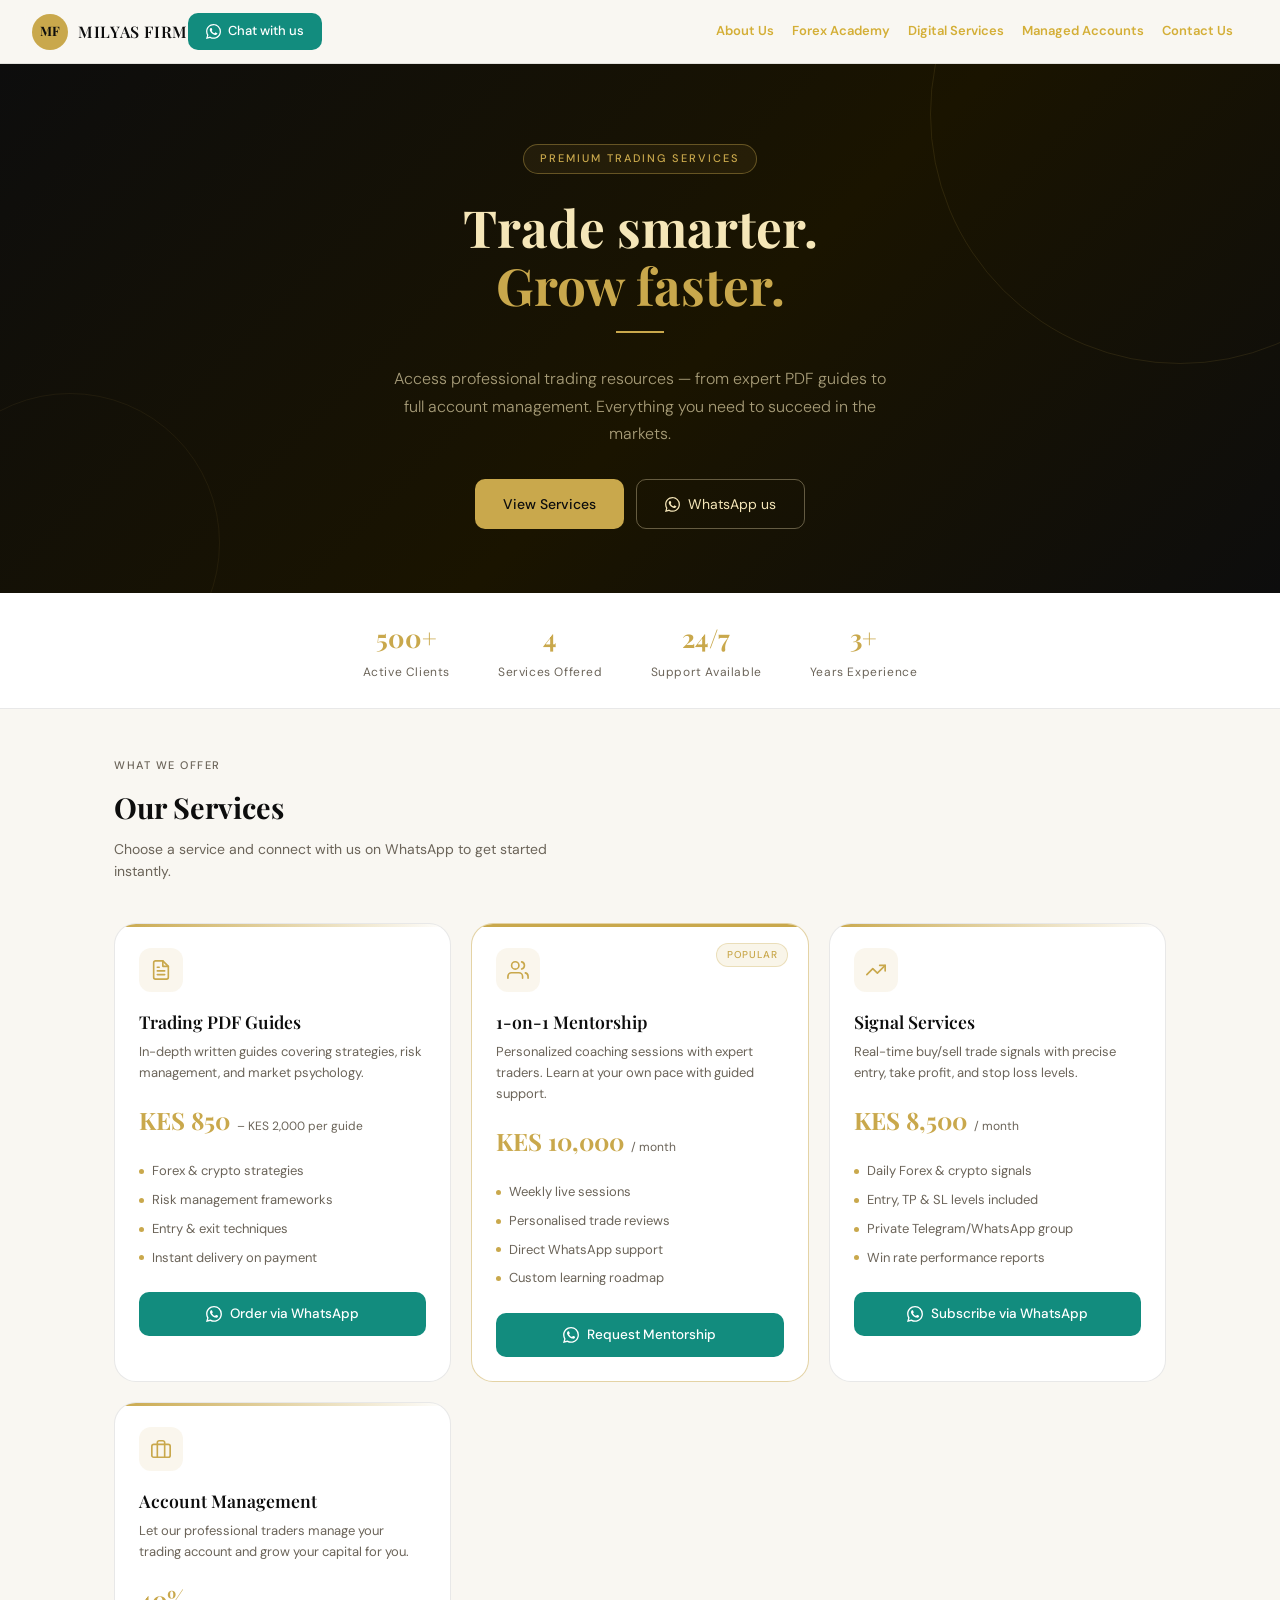
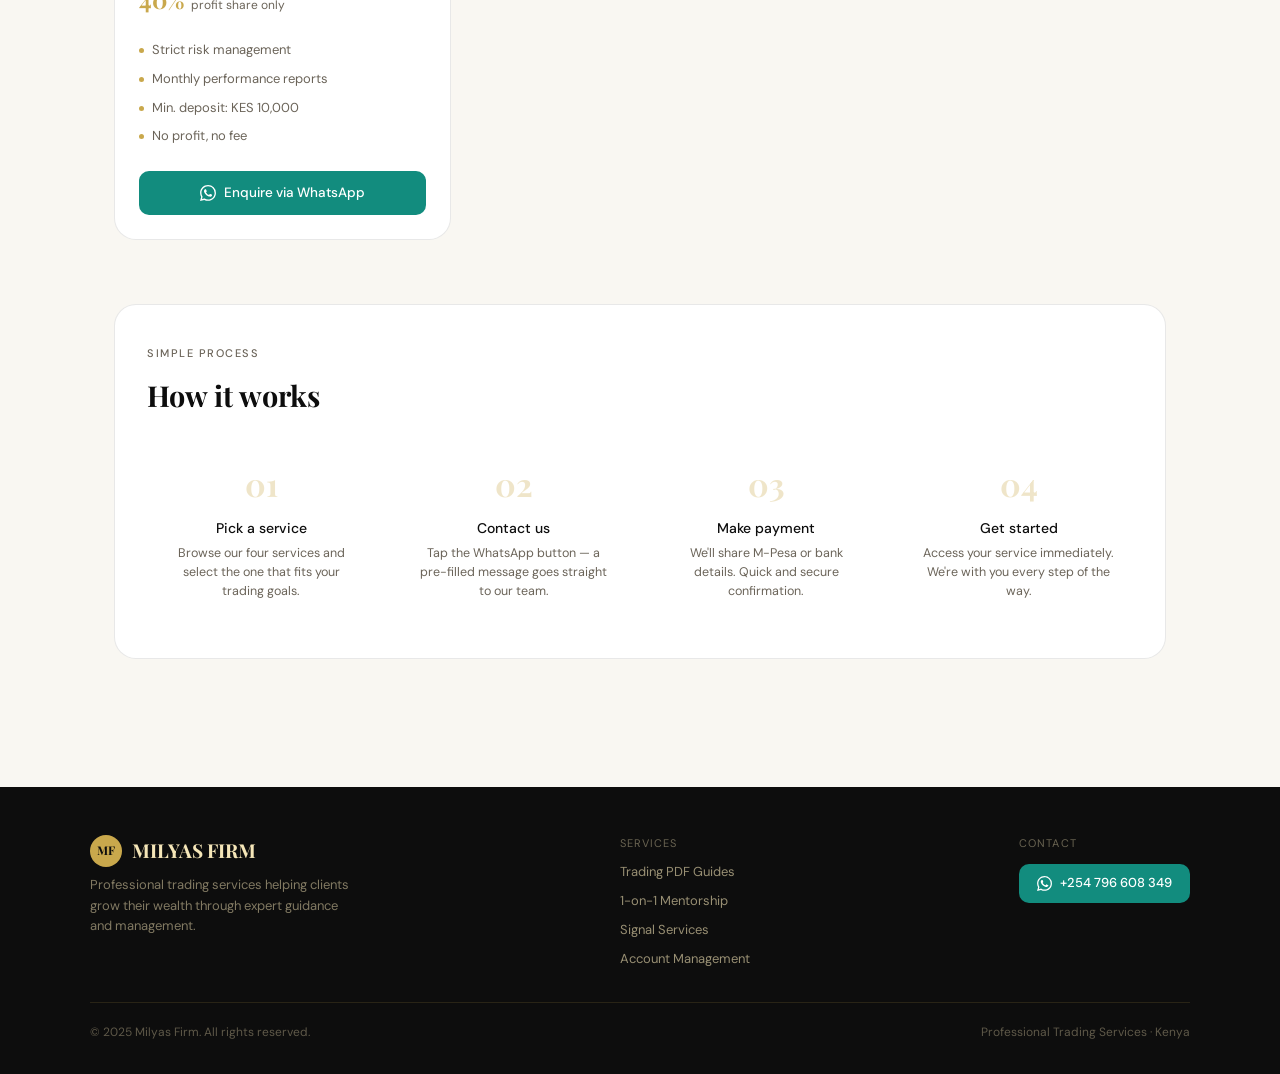
==== commit 50b3e95a: "Update index.html" ====
--- a/index.html
+++ b/index.html
@@ -336,7 +336,51 @@
       .how-section { padding: 1.75rem 1.25rem; }
       footer { padding: 2.5rem 1rem 1.5rem; }
     }
-  </style>
+ 
+/* MILYAS FIRM - PREMIUM NAVIGATION */
+
+.nav-links {
+  display: flex;
+  align-items: center;
+  justify-content: center;
+  gap: 18px;
+  flex-wrap: wrap;
+  margin-left: auto;
+  padding: 10px 15px;
+}
+
+.nav-links a {
+  color: #D4AF37;
+  font-size: 13px;
+  font-weight: 600;
+  text-decoration: none;
+  white-space: nowrap;
+  transition: color 0.3s ease;
+}
+
+.nav-links a:hover {
+  color: #FFFFFF;
+}
+
+@media (max-width: 768px) {
+  nav {
+    flex-wrap: wrap;
+    height: auto;
+    gap: 12px;
+  }
+
+  .nav-links {
+    width: 100%;
+    gap: 12px;
+    justify-content: center;
+    margin-left: 0;
+  }
+
+  .nav-links a {
+    font-size: 12px;
+  }
+}
+ </style>
 </head>
 <body>
 
